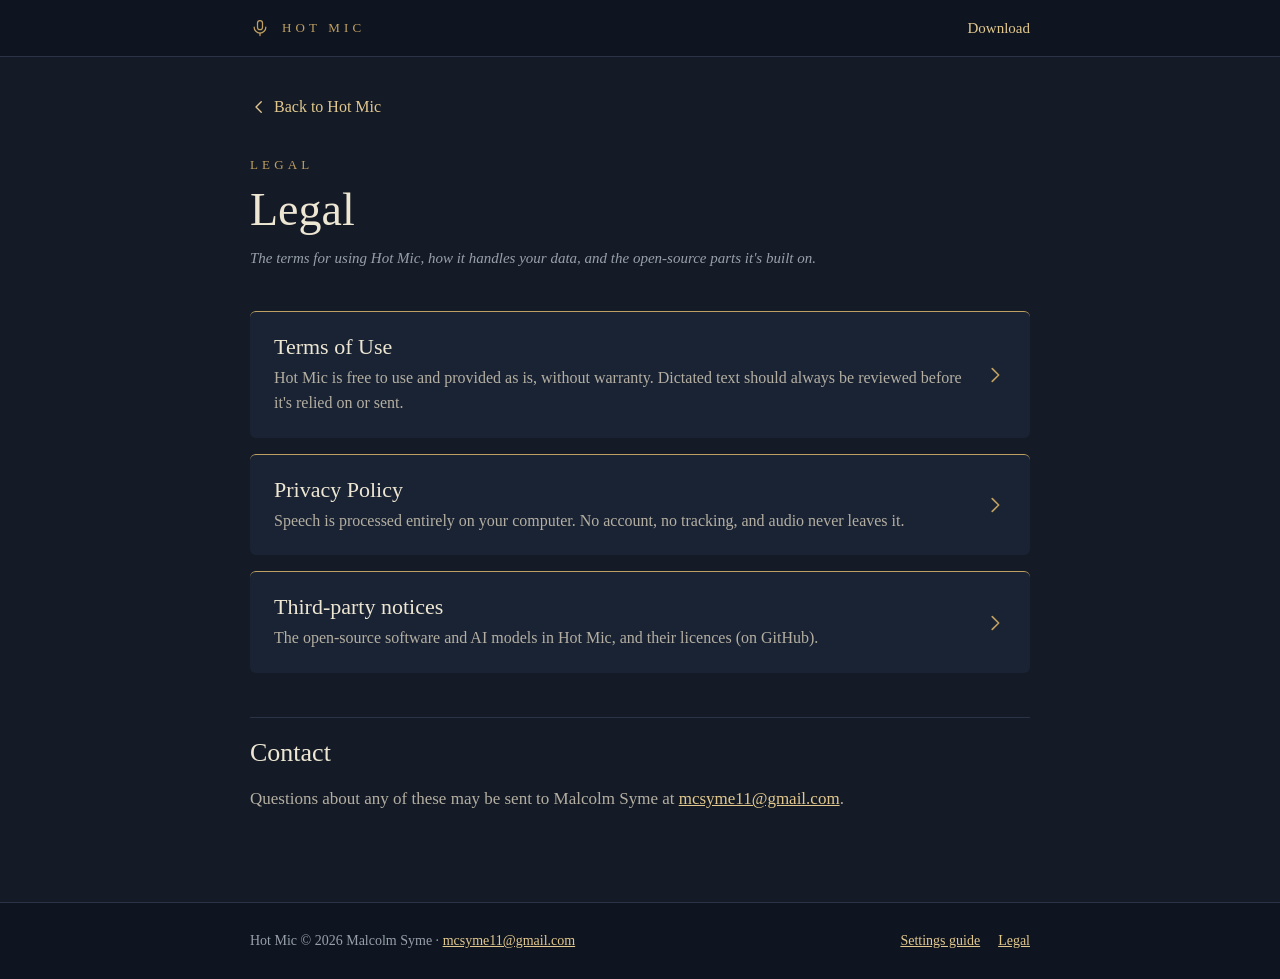
==== legal.html @ 324439b9 "Website and README for Hot Mic 0.5.6" ====
<!doctype html>
<html lang="en">
<head>
<meta charset="utf-8">
<meta name="viewport" content="width=device-width, initial-scale=1">
<title>Legal · Hot Mic</title>
<meta name="description" content="Hot Mic's Terms of Use, Privacy Policy and third-party notices.">
<meta name="color-scheme" content="dark">
<link rel="icon" href="data:image/svg+xml,%3Csvg xmlns='http://www.w3.org/2000/svg' viewBox='0 0 24 24'%3E%3Crect width='24' height='24' rx='5' fill='%23141B26'/%3E%3Cg fill='none' stroke='%23C0A062' stroke-width='1.6' stroke-linecap='round'%3E%3Crect x='9' y='4' width='6' height='10' rx='3'/%3E%3Cpath d='M6 11a6 6 0 0 0 12 0M12 17v3'/%3E%3C/g%3E%3C/svg%3E">
<!-- Hot Mic · Legal · © 2026 Malcolm Syme · mcsyme11@gmail.com -->
<style>
body{margin:0;background:#141B26;color:#EDE6D3;font-family:Georgia,'Times New Roman',serif}
a{color:#E2C88E}a:hover{color:#EDE6D3}
a:focus-visible{outline:2px solid #EDE6D3;outline-offset:3px}
.bar{border-bottom:1px solid #2A3446;background:#0F1520}
.wrap{max-width:780px;margin:0 auto;padding:0 24px}
.top{display:flex;flex-wrap:wrap;align-items:center;justify-content:space-between;gap:12px;padding:18px 24px}
.brand{display:flex;align-items:center;gap:12px;font-size:13px;letter-spacing:.32em;color:#C0A062;text-decoration:none}
.eyebrow{font-size:13px;letter-spacing:.32em;color:#C0A062;margin-top:72px}
h1{font-weight:normal;font-size:46px;line-height:1.1;margin:12px 0 10px}
.meta{font-style:italic;color:#98A0AB;font-size:15px;margin:0 0 40px}
.summary{background:#1A2333;border-top:1px solid #C0A062;border-radius:6px;padding:24px 28px;margin-bottom:44px}
.summary p{margin:0;font-size:18px;line-height:1.6;color:#EDE6D3}
h2{font-weight:normal;font-size:26px;margin:44px 0 12px;padding-top:20px;border-top:1px solid #2A3446}
p,li{font-size:17px;line-height:1.7;color:#B4AFA2}
li{margin-bottom:8px}
strong{color:#EDE6D3;font-weight:normal}
.caps{font-size:15px;letter-spacing:.02em}
.foot{border-top:1px solid #2A3446;background:#0F1520;margin-top:88px}
.foot .wrap{display:flex;flex-wrap:wrap;justify-content:space-between;gap:12px 24px;padding:30px 24px;font-size:14px;color:#98A0AB}
.foot nav{display:flex;flex-wrap:wrap;gap:18px}
.docs{display:flex;flex-direction:column;gap:16px;margin:8px 0 0}
.doc{display:flex;align-items:center;gap:18px;background:#1A2333;border-top:1px solid #C0A062;border-radius:6px;padding:22px 24px;text-decoration:none;color:#EDE6D3}
.doc:hover{background:#202B3E;color:#EDE6D3}
.doc:hover .go{color:#E2C88E}
.doc span.t{display:flex;flex-direction:column;gap:6px;flex:1}
.doc span.name{font-size:22px}
.doc span.what{font-size:16px;line-height:1.55;color:#B4AFA2}
.doc .go{color:#C0A062;flex:none}
@media (max-width:600px){h1{font-size:36px}}
.back{display:inline-flex;align-items:center;gap:6px;min-height:44px;margin-top:28px;font-size:16px;text-decoration:none}
.back + .eyebrow{margin-top:28px}
</style>
</head>
<body>
<header class="bar">
  <div class="wrap top">
    <a class="brand" href="./">
      <svg width="20" height="20" viewBox="0 0 24 24" fill="none" stroke="#C0A062" stroke-width="1.5" stroke-linecap="round" stroke-linejoin="round" aria-hidden="true"><rect x="9" y="3" width="6" height="11" rx="3"></rect><path d="M5 11a7 7 0 0 0 14 0"></path><path d="M12 18v3"></path></svg>
      HOT MIC
    </a>
    <a href="./" style="font-size:15px;text-decoration:none">Download</a>
  </div>
</header>

<main class="wrap">
  <a class="back" href="./"><svg width="18" height="18" viewBox="0 0 24 24" fill="none" stroke="currentColor" stroke-width="1.8" stroke-linecap="round" stroke-linejoin="round" aria-hidden="true"><path d="M15 5l-7 7 7 7"></path></svg>Back to Hot Mic</a>
  <div class="eyebrow">LEGAL</div>
  <h1>Legal</h1>
  <p class="meta">The terms for using Hot Mic, how it handles your data, and the open-source parts it's built on.</p>

  <div class="docs">
    <a class="doc" href="terms.html">
      <span class="t"><span class="name">Terms of Use</span><span class="what">Hot Mic is free to use and provided as is, without warranty. Dictated text should always be reviewed before it's relied on or sent.</span></span>
      <svg class="go" width="22" height="22" viewBox="0 0 24 24" fill="none" stroke="currentColor" stroke-width="1.8" stroke-linecap="round" stroke-linejoin="round" aria-hidden="true"><path d="M9 5l7 7-7 7"></path></svg>
    </a>
    <a class="doc" href="privacy.html">
      <span class="t"><span class="name">Privacy Policy</span><span class="what">Speech is processed entirely on your computer. No account, no tracking, and audio never leaves it.</span></span>
      <svg class="go" width="22" height="22" viewBox="0 0 24 24" fill="none" stroke="currentColor" stroke-width="1.8" stroke-linecap="round" stroke-linejoin="round" aria-hidden="true"><path d="M9 5l7 7-7 7"></path></svg>
    </a>
    <a class="doc" href="https://github.com/mcsyme11-byte/HotMic-releases/blob/main/THIRD-PARTY-NOTICES.md">
      <span class="t"><span class="name">Third-party notices</span><span class="what">The open-source software and AI models in Hot Mic, and their licences (on GitHub).</span></span>
      <svg class="go" width="22" height="22" viewBox="0 0 24 24" fill="none" stroke="currentColor" stroke-width="1.8" stroke-linecap="round" stroke-linejoin="round" aria-hidden="true"><path d="M9 5l7 7-7 7"></path></svg>
    </a>
  </div>

  <h2>Contact</h2>
  <p>Questions about any of these may be sent to Malcolm Syme at <a href="mailto:mcsyme11@gmail.com">mcsyme11@gmail.com</a>.</p>
</main>

<footer class="foot">
  <div class="wrap">
    <span>Hot Mic © 2026 Malcolm Syme · <a href="mailto:mcsyme11@gmail.com">mcsyme11@gmail.com</a></span>
    <nav aria-label="More">
      <a href="settings-guide.html">Settings guide</a>
      <a href="legal.html" aria-current="page">Legal</a>
    </nav>
  </div>
</footer>
</body>
</html>
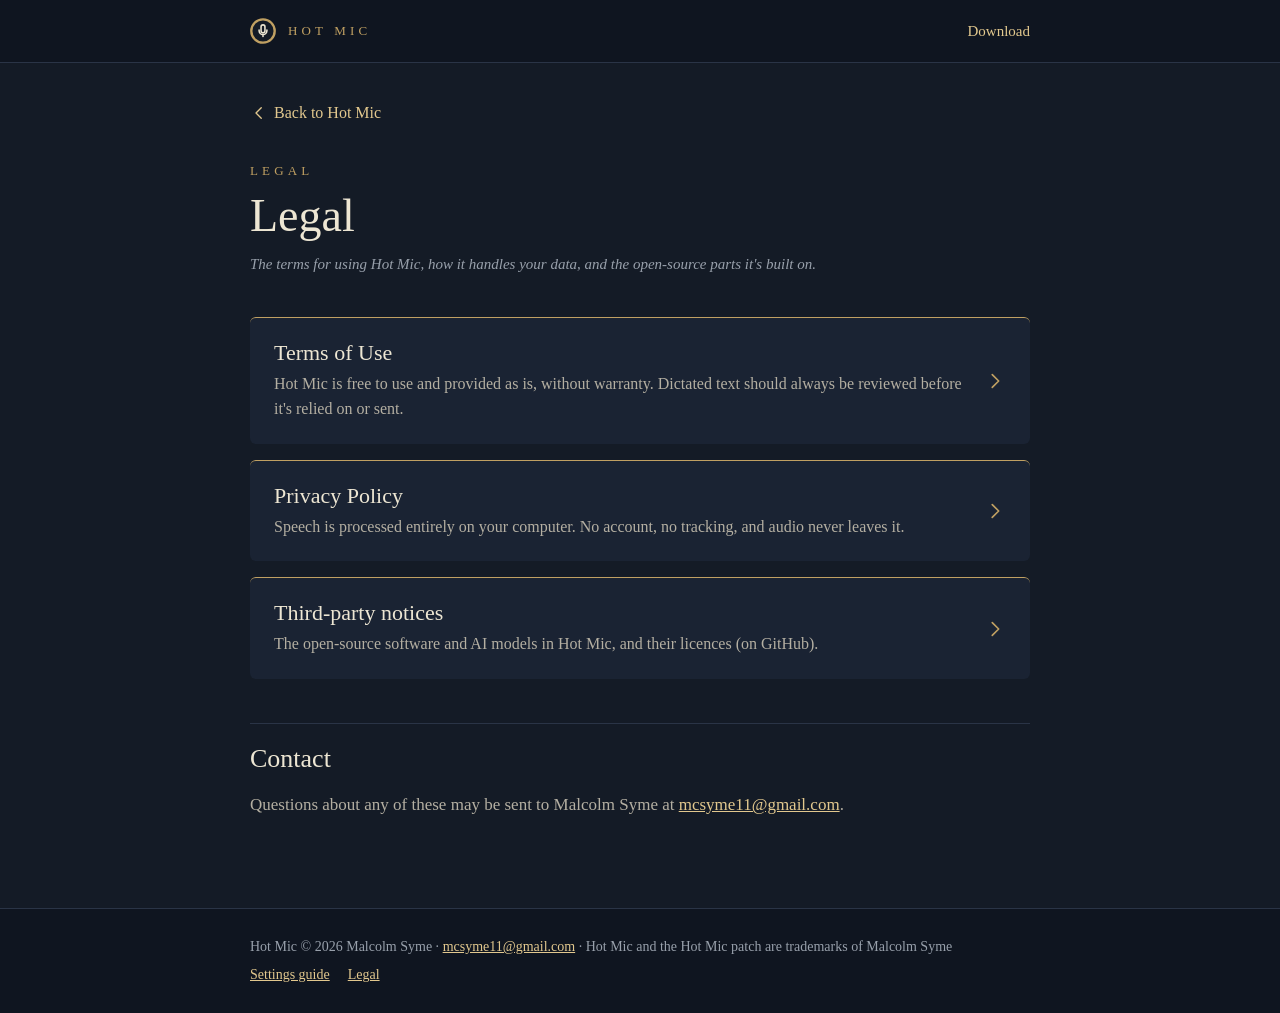
==== commit 7f68b374: "Website and README for Hot Mic 0.5.8" ====
--- a/legal.html
+++ b/legal.html
@@ -6,7 +6,8 @@
 <title>Legal · Hot Mic</title>
 <meta name="description" content="Hot Mic's Terms of Use, Privacy Policy and third-party notices.">
 <meta name="color-scheme" content="dark">
-<link rel="icon" href="data:image/svg+xml,%3Csvg xmlns='http://www.w3.org/2000/svg' viewBox='0 0 24 24'%3E%3Crect width='24' height='24' rx='5' fill='%23141B26'/%3E%3Cg fill='none' stroke='%23C0A062' stroke-width='1.6' stroke-linecap='round'%3E%3Crect x='9' y='4' width='6' height='10' rx='3'/%3E%3Cpath d='M6 11a6 6 0 0 0 12 0M12 17v3'/%3E%3C/g%3E%3C/svg%3E">
+<link rel="icon" href="data:image/svg+xml,%3Csvg xmlns='http://www.w3.org/2000/svg' viewBox='0 0 100 100' role='img' aria-label='Hot Mic'%3E%3Ccircle cx='50' cy='50' r='45' fill='%23141B26' stroke='%23C0A062' stroke-width='9'/%3E%3Cg transform='translate(20 19) scale(2.5)' fill='none' stroke='%23EDE6D3' stroke-width='2.4' stroke-linecap='round' stroke-linejoin='round'%3E%3Cpath d='M12 3a3 3 0 0 0-3 3v6a3 3 0 0 0 6 0V6a3 3 0 0 0-3-3z M18 11v1a6 6 0 0 1-12 0v-1 M12 18v3'/%3E%3C/g%3E%3C/svg%3E">
+<link rel="apple-touch-icon" href="apple-touch-icon.png">
 <!-- Hot Mic · Legal · © 2026 Malcolm Syme · mcsyme11@gmail.com -->
 <style>
 body{margin:0;background:#141B26;color:#EDE6D3;font-family:Georgia,'Times New Roman',serif}
@@ -46,7 +47,7 @@
 <header class="bar">
   <div class="wrap top">
     <a class="brand" href="./">
-      <svg width="20" height="20" viewBox="0 0 24 24" fill="none" stroke="#C0A062" stroke-width="1.5" stroke-linecap="round" stroke-linejoin="round" aria-hidden="true"><rect x="9" y="3" width="6" height="11" rx="3"></rect><path d="M5 11a7 7 0 0 0 14 0"></path><path d="M12 18v3"></path></svg>
+      <!-- MARK-START --><svg xmlns="http://www.w3.org/2000/svg" width="26" height="26" viewBox="0 0 100 100" aria-hidden="true"><circle cx="50" cy="50" r="45" fill="#141B26" stroke="#C0A062" stroke-width="9"/><g transform="translate(20 19) scale(2.5)" fill="none" stroke="#EDE6D3" stroke-width="2.4" stroke-linecap="round" stroke-linejoin="round"><path d="M12 3a3 3 0 0 0-3 3v6a3 3 0 0 0 6 0V6a3 3 0 0 0-3-3z M18 11v1a6 6 0 0 1-12 0v-1 M12 18v3"/></g></svg><!-- MARK-END -->
       HOT MIC
     </a>
     <a href="./" style="font-size:15px;text-decoration:none">Download</a>
@@ -80,7 +81,7 @@
 
 <footer class="foot">
   <div class="wrap">
-    <span>Hot Mic © 2026 Malcolm Syme · <a href="mailto:mcsyme11@gmail.com">mcsyme11@gmail.com</a></span>
+    <span>Hot Mic © 2026 Malcolm Syme · <a href="mailto:mcsyme11@gmail.com">mcsyme11@gmail.com</a> · Hot Mic and the Hot Mic patch are trademarks of Malcolm Syme</span>
     <nav aria-label="More">
       <a href="settings-guide.html">Settings guide</a>
       <a href="legal.html" aria-current="page">Legal</a>
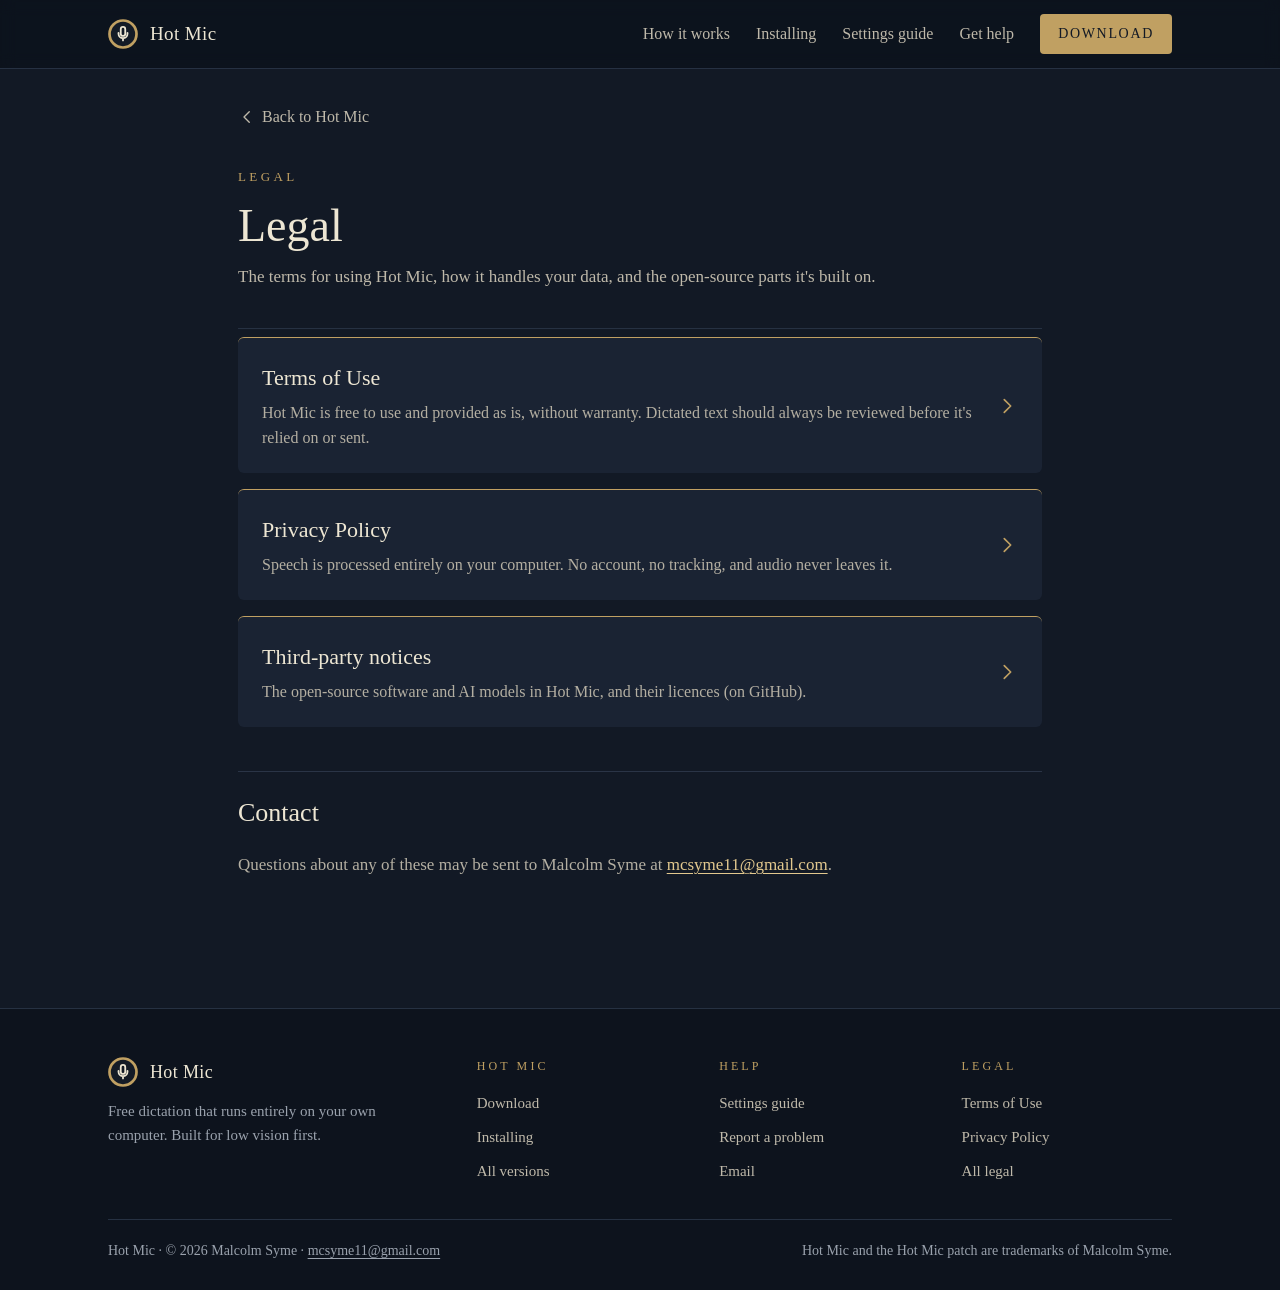
==== commit 6644221f: "Website and README for Hot Mic 0.5.9" ====
--- a/legal.html
+++ b/legal.html
@@ -9,17 +9,8 @@
 <link rel="icon" href="data:image/svg+xml,%3Csvg xmlns='http://www.w3.org/2000/svg' viewBox='0 0 100 100' role='img' aria-label='Hot Mic'%3E%3Ccircle cx='50' cy='50' r='45' fill='%23141B26' stroke='%23C0A062' stroke-width='9'/%3E%3Cg transform='translate(20 19) scale(2.5)' fill='none' stroke='%23EDE6D3' stroke-width='2.4' stroke-linecap='round' stroke-linejoin='round'%3E%3Cpath d='M12 3a3 3 0 0 0-3 3v6a3 3 0 0 0 6 0V6a3 3 0 0 0-3-3z M18 11v1a6 6 0 0 1-12 0v-1 M12 18v3'/%3E%3C/g%3E%3C/svg%3E">
 <link rel="apple-touch-icon" href="apple-touch-icon.png">
 <!-- Hot Mic · Legal · © 2026 Malcolm Syme · mcsyme11@gmail.com -->
+<link rel="stylesheet" href="site.css">
 <style>
-body{margin:0;background:#141B26;color:#EDE6D3;font-family:Georgia,'Times New Roman',serif}
-a{color:#E2C88E}a:hover{color:#EDE6D3}
-a:focus-visible{outline:2px solid #EDE6D3;outline-offset:3px}
-.bar{border-bottom:1px solid #2A3446;background:#0F1520}
-.wrap{max-width:780px;margin:0 auto;padding:0 24px}
-.top{display:flex;flex-wrap:wrap;align-items:center;justify-content:space-between;gap:12px;padding:18px 24px}
-.brand{display:flex;align-items:center;gap:12px;font-size:13px;letter-spacing:.32em;color:#C0A062;text-decoration:none}
-.eyebrow{font-size:13px;letter-spacing:.32em;color:#C0A062;margin-top:72px}
-h1{font-weight:normal;font-size:46px;line-height:1.1;margin:12px 0 10px}
-.meta{font-style:italic;color:#98A0AB;font-size:15px;margin:0 0 40px}
 .summary{background:#1A2333;border-top:1px solid #C0A062;border-radius:6px;padding:24px 28px;margin-bottom:44px}
 .summary p{margin:0;font-size:18px;line-height:1.6;color:#EDE6D3}
 h2{font-weight:normal;font-size:26px;margin:44px 0 12px;padding-top:20px;border-top:1px solid #2A3446}
@@ -27,9 +18,6 @@
 li{margin-bottom:8px}
 strong{color:#EDE6D3;font-weight:normal}
 .caps{font-size:15px;letter-spacing:.02em}
-.foot{border-top:1px solid #2A3446;background:#0F1520;margin-top:88px}
-.foot .wrap{display:flex;flex-wrap:wrap;justify-content:space-between;gap:12px 24px;padding:30px 24px;font-size:14px;color:#98A0AB}
-.foot nav{display:flex;flex-wrap:wrap;gap:18px}
 .docs{display:flex;flex-direction:column;gap:16px;margin:8px 0 0}
 .doc{display:flex;align-items:center;gap:18px;background:#1A2333;border-top:1px solid #C0A062;border-radius:6px;padding:22px 24px;text-decoration:none;color:#EDE6D3}
 .doc:hover{background:#202B3E;color:#EDE6D3}
@@ -38,27 +26,28 @@
 .doc span.name{font-size:22px}
 .doc span.what{font-size:16px;line-height:1.55;color:#B4AFA2}
 .doc .go{color:#C0A062;flex:none}
-@media (max-width:600px){h1{font-size:36px}}
-.back{display:inline-flex;align-items:center;gap:6px;min-height:44px;margin-top:28px;font-size:16px;text-decoration:none}
-.back + .eyebrow{margin-top:28px}
 </style>
 </head>
 <body>
-<header class="bar">
-  <div class="wrap top">
-    <a class="brand" href="./">
-      <!-- MARK-START --><svg xmlns="http://www.w3.org/2000/svg" width="26" height="26" viewBox="0 0 100 100" aria-hidden="true"><circle cx="50" cy="50" r="45" fill="#141B26" stroke="#C0A062" stroke-width="9"/><g transform="translate(20 19) scale(2.5)" fill="none" stroke="#EDE6D3" stroke-width="2.4" stroke-linecap="round" stroke-linejoin="round"><path d="M12 3a3 3 0 0 0-3 3v6a3 3 0 0 0 6 0V6a3 3 0 0 0-3-3z M18 11v1a6 6 0 0 1-12 0v-1 M12 18v3"/></g></svg><!-- MARK-END -->
-      HOT MIC
-    </a>
-    <a href="./" style="font-size:15px;text-decoration:none">Download</a>
+<a class="skip" href="#main">Skip to the content</a>
+<header class="site-head">
+  <div class="site-in">
+    <a class="brand" href="./"><!-- MARK-START --><svg xmlns="http://www.w3.org/2000/svg" width="26" height="26" viewBox="0 0 100 100" aria-hidden="true"><circle cx="50" cy="50" r="45" fill="#141B26" stroke="#C0A062" stroke-width="9"/><g transform="translate(20 19) scale(2.5)" fill="none" stroke="#EDE6D3" stroke-width="2.4" stroke-linecap="round" stroke-linejoin="round"><path d="M12 3a3 3 0 0 0-3 3v6a3 3 0 0 0 6 0V6a3 3 0 0 0-3-3z M18 11v1a6 6 0 0 1-12 0v-1 M12 18v3"/></g></svg><!-- MARK-END --><span>Hot Mic</span></a>
+    <nav class="site-nav" aria-label="Main">
+      <a class="wide-only" href="./#how">How it works</a>
+      <a class="wide-only" href="./#install">Installing</a>
+      <a href="settings-guide.html">Settings guide</a>
+      <a href="report.html">Get help</a>
+      <a class="nav-cta" href="./#download">Download</a>
+    </nav>
   </div>
 </header>
 
-<main class="wrap">
+<main class="page" id="main">
   <a class="back" href="./"><svg width="18" height="18" viewBox="0 0 24 24" fill="none" stroke="currentColor" stroke-width="1.8" stroke-linecap="round" stroke-linejoin="round" aria-hidden="true"><path d="M15 5l-7 7 7 7"></path></svg>Back to Hot Mic</a>
-  <div class="eyebrow">LEGAL</div>
+  <div class="page-head"><div class="eyebrow">LEGAL</div>
   <h1>Legal</h1>
-  <p class="meta">The terms for using Hot Mic, how it handles your data, and the open-source parts it's built on.</p>
+  <p class="meta">The terms for using Hot Mic, how it handles your data, and the open-source parts it's built on.</p></div>
 
   <div class="docs">
     <a class="doc" href="terms.html">
@@ -79,13 +68,36 @@
   <p>Questions about any of these may be sent to Malcolm Syme at <a href="mailto:mcsyme11@gmail.com">mcsyme11@gmail.com</a>.</p>
 </main>
 
-<footer class="foot">
-  <div class="wrap">
-    <span>Hot Mic © 2026 Malcolm Syme · <a href="mailto:mcsyme11@gmail.com">mcsyme11@gmail.com</a> · Hot Mic and the Hot Mic patch are trademarks of Malcolm Syme</span>
-    <nav aria-label="More">
-      <a href="settings-guide.html">Settings guide</a>
-      <a href="legal.html" aria-current="page">Legal</a>
-    </nav>
+<footer class="site-foot">
+  <div class="site-in">
+    <div class="foot-grid">
+      <div class="foot-brand">
+        <a class="brand" href="./"><!-- MARK-START --><svg xmlns="http://www.w3.org/2000/svg" width="26" height="26" viewBox="0 0 100 100" aria-hidden="true"><circle cx="50" cy="50" r="45" fill="#141B26" stroke="#C0A062" stroke-width="9"/><g transform="translate(20 19) scale(2.5)" fill="none" stroke="#EDE6D3" stroke-width="2.4" stroke-linecap="round" stroke-linejoin="round"><path d="M12 3a3 3 0 0 0-3 3v6a3 3 0 0 0 6 0V6a3 3 0 0 0-3-3z M18 11v1a6 6 0 0 1-12 0v-1 M12 18v3"/></g></svg><!-- MARK-END --><span>Hot Mic</span></a>
+        <span>Free dictation that runs entirely on your own computer. Built for low vision first.</span>
+      </div>
+      <nav class="foot-col" aria-label="Hot Mic">
+        <div class="eyebrow">Hot Mic</div>
+        <a href="./#download">Download</a>
+        <a href="./#install">Installing</a>
+        <a href="https://github.com/mcsyme11-byte/HotMic-releases/releases">All versions</a>
+      </nav>
+      <nav class="foot-col" aria-label="Help">
+        <div class="eyebrow">Help</div>
+        <a href="settings-guide.html">Settings guide</a>
+        <a href="report.html">Report a problem</a>
+        <a href="mailto:mcsyme11@gmail.com">Email</a>
+      </nav>
+      <nav class="foot-col" aria-label="Legal">
+        <div class="eyebrow">Legal</div>
+        <a href="terms.html">Terms of Use</a>
+        <a href="privacy.html">Privacy Policy</a>
+        <a href="legal.html">All legal</a>
+      </nav>
+    </div>
+    <div class="foot-credit">
+      <span>Hot Mic · © 2026 Malcolm Syme · <a href="mailto:mcsyme11@gmail.com">mcsyme11@gmail.com</a></span>
+      <span>Hot Mic and the Hot Mic patch are trademarks of Malcolm Syme.</span>
+    </div>
   </div>
 </footer>
 </body>
--- a/site.css
+++ b/site.css
@@ -0,0 +1,92 @@
+/* Hot Mic website · shared styles for every page
+   © 2026 Malcolm Syme · mcsyme11@gmail.com
+   Hot Mic and the Hot Mic patch are trademarks of Malcolm Syme. */
+
+:root{
+  --bg:#121925; --bg2:#0D131D; --card:#18212F; --card2:#1D2738; --stroke:#263142; --stroke2:#36435A;
+  --brass:#C0A062; --brassHi:#E2C88E; --brassDim:#7E6A45; --ink:#EDE6D3; --text2:#BFB9AA; --muted:#9AA2AD;
+  --serif:Georgia,"Palatino Linotype","Book Antiqua",Palatino,serif;
+  --wide:1120px; --narrow:860px;
+  color-scheme:dark;
+}
+*{box-sizing:border-box}
+html{scroll-behavior:smooth;-webkit-text-size-adjust:100%}
+@media (prefers-reduced-motion: reduce){html{scroll-behavior:auto}}
+body{margin:0;background:var(--bg);color:var(--ink);font-family:var(--serif);font-size:17px;line-height:1.6;-webkit-font-smoothing:antialiased}
+a{color:var(--brassHi);text-underline-offset:3px;text-decoration-thickness:1px}
+a:hover{color:var(--ink)}
+a:focus-visible,button:focus-visible,input:focus-visible,select:focus-visible,textarea:focus-visible{outline:2px solid var(--ink);outline-offset:3px;border-radius:3px}
+::selection{background:rgba(192,160,98,.35)}
+img,svg{max-width:100%}
+.skip{position:absolute;left:-9999px;top:8px;background:var(--brass);color:var(--bg);padding:10px 16px;border-radius:4px;z-index:10}
+.skip:focus{left:16px}
+
+/* ── Header (the same on every page) ── */
+.site-head{position:sticky;top:0;z-index:5;border-bottom:1px solid var(--stroke);background:rgba(13,19,29,.92);backdrop-filter:blur(8px);-webkit-backdrop-filter:blur(8px)}
+.site-in{max-width:var(--wide);margin:0 auto;padding:0 28px}
+.site-head .site-in{display:flex;align-items:center;justify-content:space-between;gap:16px;min-height:68px}
+.brand{display:flex;align-items:center;gap:12px;color:var(--ink);text-decoration:none;font-size:19px;letter-spacing:.02em;white-space:nowrap}
+.brand svg{width:30px;height:30px;flex:none}
+.brand:hover{color:var(--brassHi)}
+.site-nav{display:flex;align-items:center;flex-wrap:wrap;justify-content:flex-end;gap:6px 26px;font-size:16px}
+.site-nav a{color:var(--text2);text-decoration:none;padding:6px 0}
+.site-nav a:hover,.site-nav a[aria-current="page"]{color:var(--ink)}
+.site-nav a[aria-current="page"]{box-shadow:inset 0 -2px 0 var(--brass)}
+.site-nav a.nav-cta{color:var(--bg);background:var(--brass);border-radius:4px;padding:9px 18px;font-size:14px;letter-spacing:.12em;text-transform:uppercase}
+.site-nav a.nav-cta:hover{background:var(--brassHi);color:var(--bg)}
+@media (max-width:760px){
+  .site-nav .wide-only{display:none}
+  .site-in{padding:0 20px}
+  .site-nav{gap:6px 18px;font-size:15px}
+}
+@media (max-width:420px){
+  .site-nav a.nav-cta{display:none}
+}
+
+/* ── Type ── */
+.eyebrow{font-size:13px;letter-spacing:.26em;text-transform:uppercase;color:var(--brass)}
+h1,h2,h3,h4{font-weight:normal;margin:0;color:var(--ink)}
+.lede{font-size:19px;line-height:1.65;color:var(--text2)}
+strong,b{font-weight:normal;color:var(--ink)}
+kbd,.key{font-family:inherit;color:var(--ink);border:1px solid var(--stroke2);border-bottom-width:2px;border-radius:4px;padding:1px 8px;font-size:.9em;white-space:nowrap;background:var(--bg2)}
+
+/* ── Buttons ── */
+.btn{display:inline-flex;align-items:center;gap:12px;min-height:52px;padding:12px 26px;border-radius:5px;text-decoration:none;font-size:15px;letter-spacing:.12em;text-transform:uppercase;border:1px solid transparent;transition:background .15s ease,border-color .15s ease,color .15s ease}
+.btn svg{flex:none}
+.btn .sub{display:block;font-size:13px;letter-spacing:.02em;text-transform:none;opacity:.85;margin-top:2px}
+.btn.primary{background:linear-gradient(180deg,#D3B984,#B6965C);color:#121925;box-shadow:0 10px 26px -12px rgba(192,160,98,.65)}
+.btn.primary:hover{background:linear-gradient(180deg,#E2C88E,#C1A167);color:#121925}
+.btn.ghost{border-color:var(--stroke2);color:var(--ink);background:rgba(255,255,255,.02)}
+.btn.ghost:hover{border-color:var(--brass);color:var(--brassHi)}
+
+/* ── Subpages (guide, legal, report) ── */
+.page{max-width:var(--narrow);margin:0 auto;padding:0 28px 40px}
+.back{display:inline-flex;align-items:center;gap:6px;min-height:44px;margin-top:26px;font-size:16px;text-decoration:none;color:var(--text2)}
+.back:hover{color:var(--brassHi)}
+.page-head{display:flex;flex-direction:column;gap:12px;padding:28px 0 36px;margin-bottom:8px;border-bottom:1px solid var(--stroke)}
+.page-head h1{font-size:46px;line-height:1.12}
+.page-head .meta{margin:0;font-size:17px;color:var(--text2)}
+@media (max-width:640px){
+  .page{padding:0 20px 32px}
+  .page-head h1{font-size:36px}
+}
+
+/* ── Footer (the same on every page) ── */
+.site-foot{margin-top:72px;border-top:1px solid var(--stroke);background:var(--bg2)}
+.foot-grid{display:grid;grid-template-columns:minmax(0,1.6fr) repeat(3,minmax(0,1fr));gap:32px;padding:48px 0 36px}
+.foot-brand{display:flex;flex-direction:column;gap:12px;font-size:15px;color:var(--muted);max-width:320px}
+.foot-brand .brand{font-size:18px}
+.foot-col{display:flex;flex-direction:column;gap:10px;font-size:15px}
+.foot-col .eyebrow{font-size:12px;margin-bottom:4px}
+.foot-col a{color:var(--text2);text-decoration:none}
+.foot-col a:hover{color:var(--brassHi)}
+.foot-credit{border-top:1px solid var(--stroke);padding:20px 0 28px;font-size:14px;color:var(--muted);display:flex;flex-wrap:wrap;justify-content:space-between;gap:6px 24px}
+.foot-credit a{color:var(--muted)}
+@media (max-width:820px){
+  .foot-grid{grid-template-columns:repeat(2,minmax(0,1fr))}
+  .foot-brand{grid-column:1/-1}
+}
+
+@media (forced-colors: active){
+  .btn,.site-nav a.nav-cta{border:1px solid ButtonText}
+}
